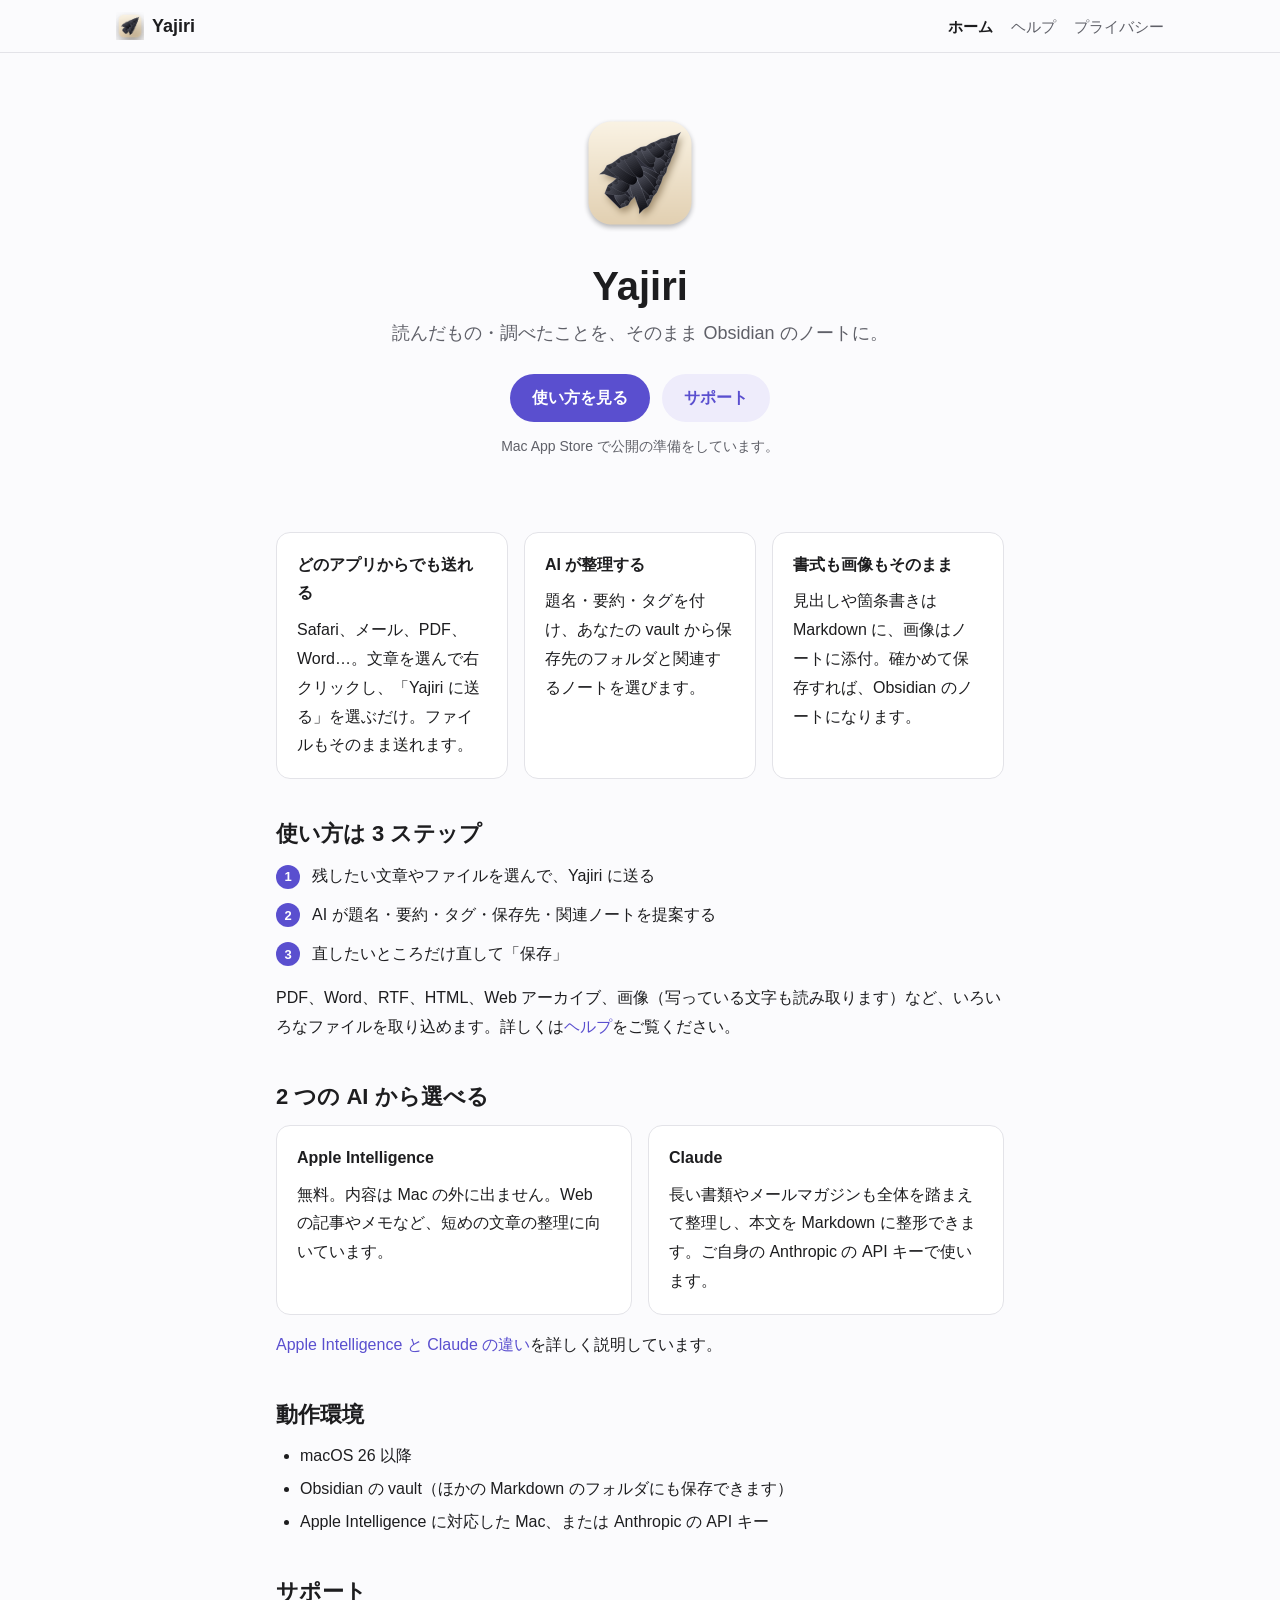
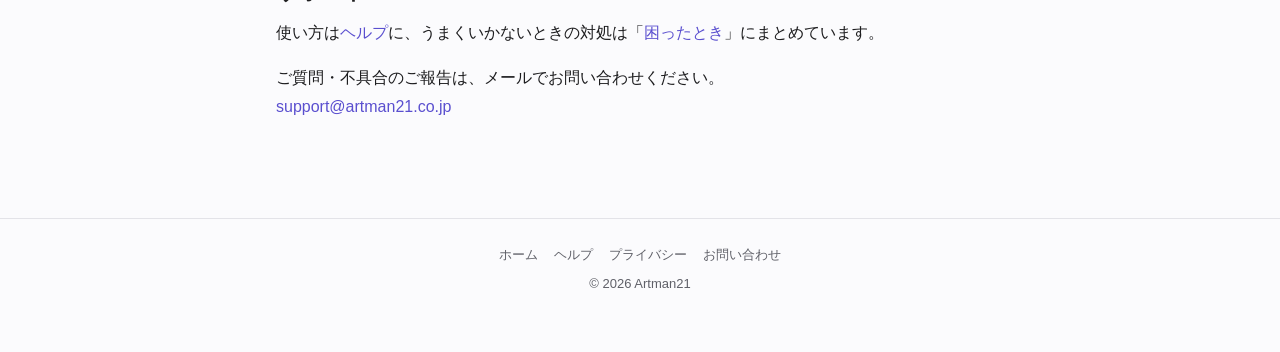
==== yajiri/index.html @ b573813a "Yajiri のサイト (トップ・ヘルプ・プライバシーポリシー) を追加 Co-Authored-By: Claude Opus 5.5 <noreply@anthropic.com>" ====
<!doctype html>
<html lang="ja">
<head>
<meta charset="utf-8">
<meta name="viewport" content="width=device-width, initial-scale=1">
<title>Yajiri — 読んだものを Obsidian のノートに</title>
<meta name="description" content="Yajiri は、どのアプリで読んだ文章やファイルも、AI が題名・タグ・要約を付けて Obsidian のノートにする Mac のアプリです。">
<link rel="canonical" href="https://cometheart314.github.io/yajiri/">
<meta property="og:title" content="Yajiri">
<meta property="og:description" content="読んだもの・調べたことを、そのまま Obsidian のノートに。">
<meta property="og:type" content="website">
<meta property="og:url" content="https://cometheart314.github.io/yajiri/">
<meta property="og:image" content="https://cometheart314.github.io/yajiri/images/icon.png">
<meta property="og:locale" content="ja_JP">
<link rel="icon" href="images/favicon.png">
<link rel="stylesheet" href="style.css">
</head>
<body>

<header class="site-header"><div class="inner">
  <a class="brand" href="./"><img src="images/favicon.png" alt="">Yajiri</a>
  <nav class="site-nav"><a href="./" aria-current="page">ホーム</a><a href="help/">ヘルプ</a><a href="privacy/">プライバシー</a></nav>
</div></header>

<div class="hero">
  <img src="images/icon.png" alt="Yajiri のアイコン">
  <h1>Yajiri</h1>
  <p class="lead">読んだもの・調べたことを、そのまま Obsidian のノートに。</p>
  <div class="buttons">
    <a class="button" href="help/">使い方を見る</a>
    <a class="button secondary" href="#support">サポート</a>
  </div>
  <p class="status">Mac App Store で公開の準備をしています。</p>
</div>

<main class="page">

<section>
  <div class="cards">
    <div class="card">
      <p class="card-title">どのアプリからでも送れる</p>
      <p>Safari、メール、PDF、Word…。文章を選んで右クリックし、「Yajiri に送る」を選ぶだけ。ファイルもそのまま送れます。</p>
    </div>
    <div class="card">
      <p class="card-title">AI が整理する</p>
      <p>題名・要約・タグを付け、あなたの vault から保存先のフォルダと関連するノートを選びます。</p>
    </div>
    <div class="card">
      <p class="card-title">書式も画像もそのまま</p>
      <p>見出しや箇条書きは Markdown に、画像はノートに添付。確かめて保存すれば、Obsidian のノートになります。</p>
    </div>
  </div>
</section>

<section>
  <h2>使い方は 3 ステップ</h2>
  <ul class="steps">
    <li><span class="num">1</span>残したい文章やファイルを選んで、Yajiri に送る</li>
    <li><span class="num">2</span>AI が題名・要約・タグ・保存先・関連ノートを提案する</li>
    <li><span class="num">3</span>直したいところだけ直して「保存」</li>
  </ul>
  <p>PDF、Word、RTF、HTML、Web アーカイブ、画像（写っている文字も読み取ります）など、いろいろなファイルを取り込めます。詳しくは<a href="help/#capture">ヘルプ</a>をご覧ください。</p>
</section>

<section>
  <h2>2 つの AI から選べる</h2>
  <div class="cards">
    <div class="card">
      <p class="card-title">Apple Intelligence</p>
      <p>無料。内容は Mac の外に出ません。Web の記事やメモなど、短めの文章の整理に向いています。</p>
    </div>
    <div class="card">
      <p class="card-title">Claude</p>
      <p>長い書類やメールマガジンも全体を踏まえて整理し、本文を Markdown に整形できます。ご自身の Anthropic の API キーで使います。</p>
    </div>
  </div>
  <p><a href="help/#engines">Apple Intelligence と Claude の違い</a>を詳しく説明しています。</p>
</section>

<section>
  <h2>動作環境</h2>
  <ul>
    <li>macOS 26 以降</li>
    <li>Obsidian の vault（ほかの Markdown のフォルダにも保存できます）</li>
    <li>Apple Intelligence に対応した Mac、または Anthropic の API キー</li>
  </ul>
</section>

<section id="support">
  <h2>サポート</h2>
  <p>使い方は<a href="help/">ヘルプ</a>に、うまくいかないときの対処は「<a href="help/#trouble">困ったとき</a>」にまとめています。</p>
  <p>ご質問・不具合のご報告は、メールでお問い合わせください。<br><a href="mailto:support@artman21.co.jp">support@artman21.co.jp</a></p>
</section>

</main>

<footer class="site-footer">
  <nav><a href="./">ホーム</a><a href="help/">ヘルプ</a><a href="privacy/">プライバシー</a><a href="mailto:support@artman21.co.jp">お問い合わせ</a></nav>
  <p>© 2026 Artman21</p>
</footer>

</body>
</html>
---- yajiri/style.css ----
/* Yajiri のサイト (トップ・ヘルプ・プライバシー) で共通の見た目 */

:root {
  --bg: #fbfbfd;
  --surface: #ffffff;
  --ink: #1d1d1f;
  --sub: #5f6068;
  --line: #e3e3e8;
  --accent: #5a4fcf;
  --accent-soft: #eeecfb;
  --read: #5a4fcf;
  --track: #e8e8ee;
  --code-bg: #f2f2f6;
  color-scheme: light dark;
}
@media (prefers-color-scheme: dark) {
  :root {
    --bg: #16161a;
    --surface: #1f1f24;
    --ink: #ececf1;
    --sub: #a3a3ad;
    --line: #34343c;
    --accent: #9d94ff;
    --accent-soft: #2a2745;
    --read: #9d94ff;
    --track: #33333b;
    --code-bg: #2a2a31;
  }
}

* { box-sizing: border-box; }
html { scroll-padding-top: 72px; }
body {
  margin: 0;
  background: var(--bg);
  color: var(--ink);
  font-family: -apple-system, BlinkMacSystemFont, "Hiragino Sans", "Hiragino Kaku Gothic ProN", "Noto Sans JP", sans-serif;
  font-size: 16px;
  line-height: 1.8;
  -webkit-text-size-adjust: 100%;
}
a { color: var(--accent); text-decoration: none; }
a:hover { text-decoration: underline; }
img { max-width: 100%; }

/* ヘッダー */
.site-header {
  position: sticky;
  top: 0;
  z-index: 10;
  background: color-mix(in srgb, var(--bg) 85%, transparent);
  backdrop-filter: saturate(180%) blur(16px);
  -webkit-backdrop-filter: saturate(180%) blur(16px);
  border-bottom: 1px solid var(--line);
}
.site-header .inner {
  max-width: 1080px;
  margin: 0 auto;
  padding: 10px 16px;
  display: flex;
  align-items: center;
  gap: 16px;
}
.brand {
  display: flex;
  align-items: center;
  gap: 8px;
  font-weight: 700;
  font-size: 18px;
  color: var(--ink);
}
.brand img { width: 28px; height: 28px; }
.brand:hover { text-decoration: none; }
.site-nav { margin-left: auto; display: flex; gap: 18px; font-size: 15px; }
.site-nav a { color: var(--sub); }
.site-nav a[aria-current="page"] { color: var(--ink); font-weight: 600; }

/* 本文 */
.page {
  max-width: 760px;
  margin: 0 auto;
  padding: 32px 16px 80px;
}
h1 { font-size: 30px; line-height: 1.35; margin: 0 0 16px; }
h2 { font-size: 22px; line-height: 1.4; margin: 40px 0 12px; }
h3 { font-size: 18px; margin: 28px 0 8px; }
p, ul, ol, dl, table, figure { margin: 0 0 16px; }
ul, ol { padding-left: 1.5em; }
li { margin-bottom: 4px; }
.lead { font-size: 18px; color: var(--sub); }
.note { font-size: 14px; color: var(--sub); }
code {
  font-family: ui-monospace, "SF Mono", Menlo, monospace;
  font-size: 0.9em;
  background: var(--code-bg);
  padding: 1px 5px;
  border-radius: 4px;
}
.key {
  display: inline-block;
  min-width: 1.6em;
  padding: 0 5px;
  margin: 0 1px;
  text-align: center;
  font-size: 0.9em;
  line-height: 1.5;
  border: 1px solid var(--line);
  border-bottom-width: 2px;
  border-radius: 5px;
  background: var(--surface);
}

/* 表 */
.table-wrap { overflow-x: auto; margin-bottom: 16px; }
table { width: 100%; border-collapse: collapse; font-size: 15px; }
th, td { text-align: left; vertical-align: top; padding: 10px 12px; border-bottom: 1px solid var(--line); }
thead th { font-size: 14px; color: var(--sub); font-weight: 600; }
tbody th { font-weight: 600; white-space: nowrap; }
td .sub { display: block; font-size: 13px; color: var(--sub); }
table.compare th:first-child { width: 22%; }
table.compare thead th:not(:first-child) { color: var(--ink); font-size: 15px; }

/* 用語と説明 */
dt { font-weight: 600; margin-top: 14px; }
dd { margin: 2px 0 0; color: var(--ink); }

/* 手順 */
.steps { list-style: none; padding: 0; }
.steps li { display: flex; gap: 12px; align-items: baseline; margin-bottom: 10px; }
.num {
  flex: none;
  display: inline-grid;
  place-items: center;
  width: 24px;
  height: 24px;
  border-radius: 50%;
  background: var(--accent);
  color: #fff;
  font-size: 13px;
  font-weight: 700;
}

/* カード */
.cards { display: grid; grid-template-columns: repeat(auto-fit, minmax(220px, 1fr)); gap: 16px; margin-bottom: 16px; }
.card {
  background: var(--surface);
  border: 1px solid var(--line);
  border-radius: 14px;
  padding: 18px 20px;
}
.card ul { margin: 0; }
.card p:last-child { margin-bottom: 0; }
.card-title { font-weight: 700; margin-bottom: 8px; }

/* 読む量の図 */
figure svg { width: 100%; height: auto; display: block; }
svg .label { font-size: 15px; font-weight: 600; fill: var(--ink); }
svg .sub { font-size: 13px; fill: var(--sub); }
svg .track { fill: var(--track); }
svg .read { fill: var(--read); }

/* ヘルプ: 目次を左に置く */
.help-layout {
  max-width: 1080px;
  margin: 0 auto;
  padding: 0 16px;
  display: grid;
  grid-template-columns: 220px minmax(0, 1fr);
  gap: 40px;
}
.help-layout .page { padding-left: 0; padding-right: 0; margin: 0; }
.toc {
  position: sticky;
  top: 64px;
  align-self: start;
  padding: 32px 0;
  font-size: 14px;
}
.toc-title { font-weight: 700; margin-bottom: 8px; }
.toc ol { list-style: none; padding: 0; margin: 0; }
.toc li { margin: 0; }
.toc a { display: block; padding: 4px 8px; border-radius: 6px; color: var(--sub); }
.toc a:hover { background: var(--accent-soft); color: var(--ink); text-decoration: none; }
.help-layout section + section { border-top: 1px solid var(--line); margin-top: 48px; padding-top: 32px; }
@media (max-width: 820px) {
  .help-layout { display: block; }
  .toc { position: static; padding: 24px 0 0; }
  .toc ol { display: flex; flex-wrap: wrap; gap: 4px; }
  .toc a { background: var(--accent-soft); }
}

/* トップ */
.hero { text-align: center; padding: 56px 16px 24px; }
.hero img { width: 128px; height: 128px; }
.hero h1 { font-size: 40px; margin: 12px 0 4px; }
.hero .lead { margin: 0 auto 24px; max-width: 560px; }
.button {
  display: inline-block;
  padding: 10px 22px;
  border-radius: 999px;
  background: var(--accent);
  color: #fff;
  font-weight: 600;
}
.button:hover { text-decoration: none; filter: brightness(1.08); }
.button.secondary { background: var(--accent-soft); color: var(--accent); }
.buttons { display: flex; gap: 12px; justify-content: center; flex-wrap: wrap; }
.status { font-size: 14px; color: var(--sub); margin-top: 12px; }

/* フッター */
.site-footer {
  border-top: 1px solid var(--line);
  padding: 24px 16px 40px;
  text-align: center;
  font-size: 13px;
  color: var(--sub);
}
.site-footer a { color: var(--sub); }
.site-footer nav { display: flex; gap: 16px; justify-content: center; margin-bottom: 6px; }
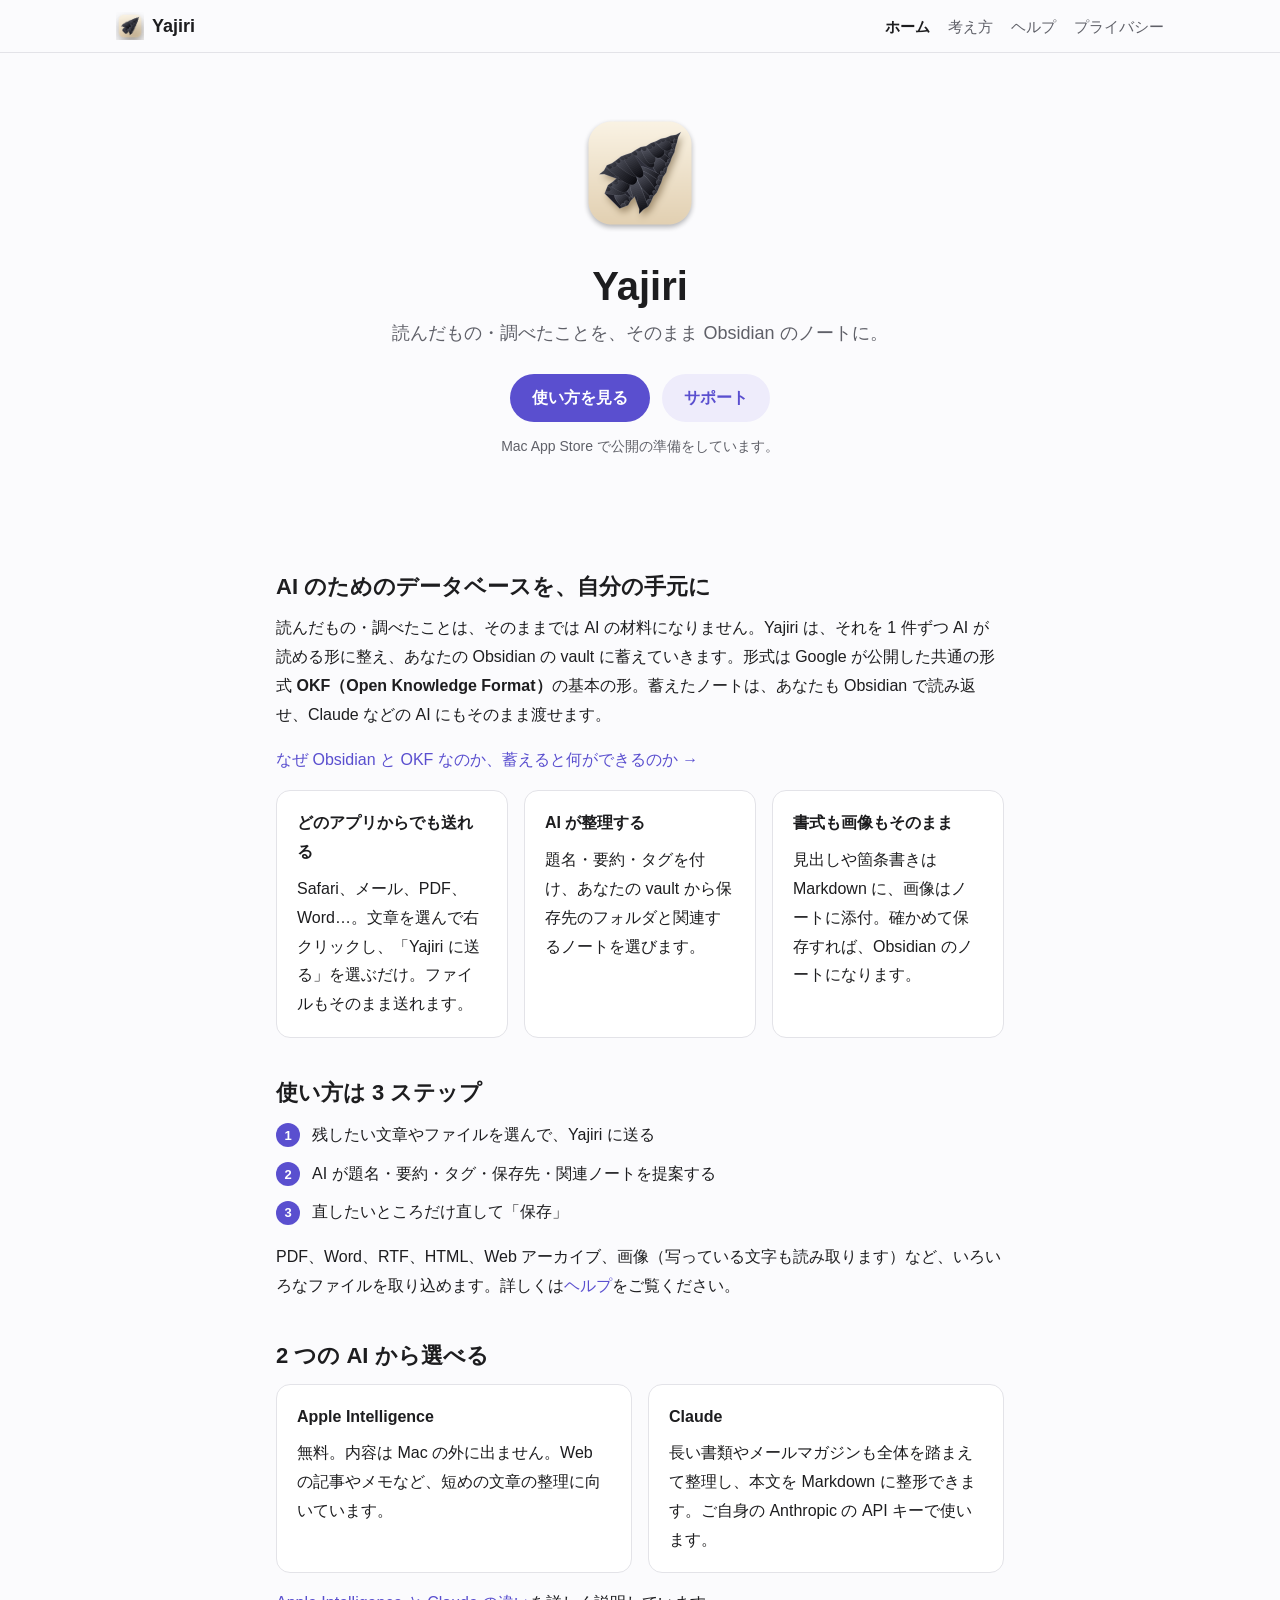
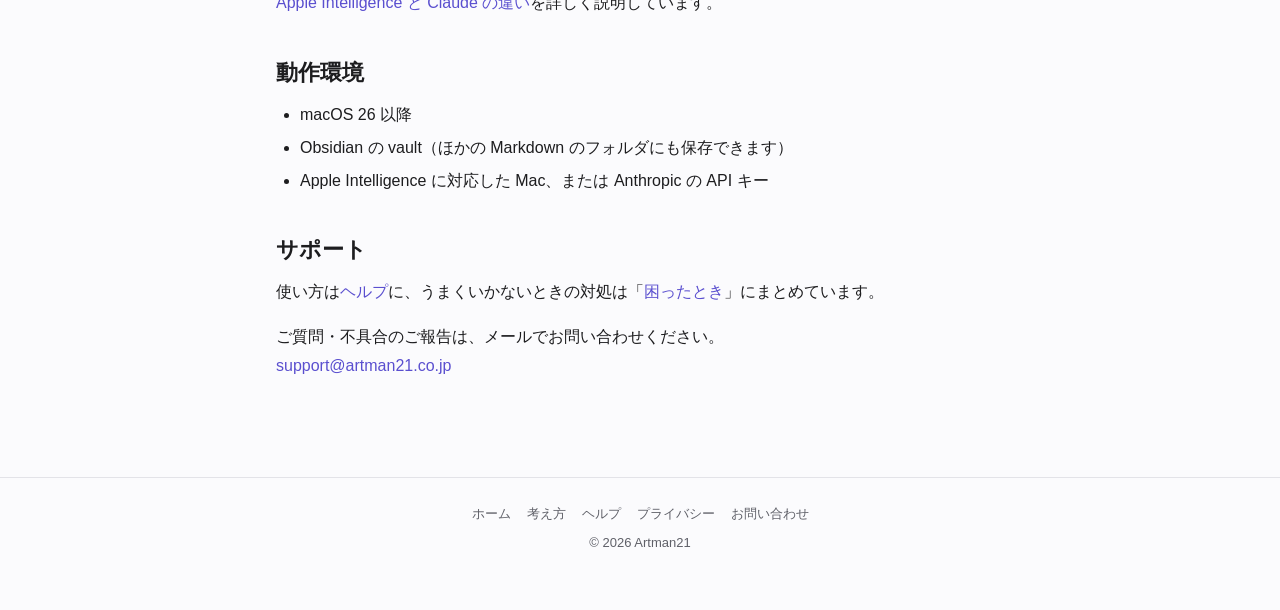
==== commit 2b6bd60d: "Yajiri のサイトに「考え方」のページを追加 Co-Authored-By: Claude Opus 5.5 <noreply@anthropic.com>" ====
--- a/yajiri/index.html
+++ b/yajiri/index.html
@@ -19,7 +19,7 @@
 
 <header class="site-header"><div class="inner">
   <a class="brand" href="./"><img src="images/favicon.png" alt="">Yajiri</a>
-  <nav class="site-nav"><a href="./" aria-current="page">ホーム</a><a href="help/">ヘルプ</a><a href="privacy/">プライバシー</a></nav>
+  <nav class="site-nav"><a href="./" aria-current="page">ホーム</a><a href="about/">考え方</a><a href="help/">ヘルプ</a><a href="privacy/">プライバシー</a></nav>
 </div></header>
 
 <div class="hero">
@@ -34,6 +34,12 @@
 </div>
 
 <main class="page">
+
+<section>
+  <h2>AI のためのデータベースを、自分の手元に</h2>
+  <p>読んだもの・調べたことは、そのままでは AI の材料になりません。Yajiri は、それを 1 件ずつ AI が読める形に整え、あなたの Obsidian の vault に蓄えていきます。形式は Google が公開した共通の形式 <strong>OKF（Open Knowledge Format）</strong>の基本の形。蓄えたノートは、あなたも Obsidian で読み返せ、Claude などの AI にもそのまま渡せます。</p>
+  <p><a href="about/">なぜ Obsidian と OKF なのか、蓄えると何ができるのか →</a></p>
+</section>
 
 <section>
   <div class="cards">
@@ -95,7 +101,7 @@
 </main>
 
 <footer class="site-footer">
-  <nav><a href="./">ホーム</a><a href="help/">ヘルプ</a><a href="privacy/">プライバシー</a><a href="mailto:support@artman21.co.jp">お問い合わせ</a></nav>
+  <nav><a href="./">ホーム</a><a href="about/">考え方</a><a href="help/">ヘルプ</a><a href="privacy/">プライバシー</a><a href="mailto:support@artman21.co.jp">お問い合わせ</a></nav>
   <p>© 2026 Artman21</p>
 </footer>
 
--- a/yajiri/style.css
+++ b/yajiri/style.css
@@ -217,3 +217,39 @@
 }
 .site-footer a { color: var(--sub); }
 .site-footer nav { display: flex; gap: 16px; justify-content: center; margin-bottom: 6px; }
+
+/* 考え方: 流れの図とノートの例 */
+svg .arrow { stroke: var(--sub); stroke-width: 2; fill: none; }
+svg .head { fill: var(--sub); }
+svg .on-accent { fill: #fff; }
+pre.sample {
+  margin: 0;
+  padding: 16px 18px;
+  overflow-x: auto;
+  background: var(--code-bg);
+  border-radius: 12px;
+  font-size: 14px;
+  line-height: 1.7;
+}
+pre.sample code { background: none; padding: 0; font-size: inherit; }
+pre.sample .k { color: var(--accent); font-weight: 600; }
+pre.sample .c { color: var(--sub); }
+figcaption { margin-top: 8px; }
+details {
+  border: 1px solid var(--line);
+  border-radius: 12px;
+  padding: 12px 16px;
+  margin-bottom: 16px;
+  background: var(--surface);
+}
+details summary { cursor: pointer; font-weight: 600; }
+details[open] summary { margin-bottom: 8px; }
+details p:last-child { margin-bottom: 0; }
+
+/* 狭い画面: ヘッダーの項目が折り返さないように詰める */
+.site-nav a { white-space: nowrap; }
+@media (max-width: 480px) {
+  .site-header .inner { gap: 10px; }
+  .brand { font-size: 16px; }
+  .site-nav { gap: 12px; font-size: 14px; }
+}
